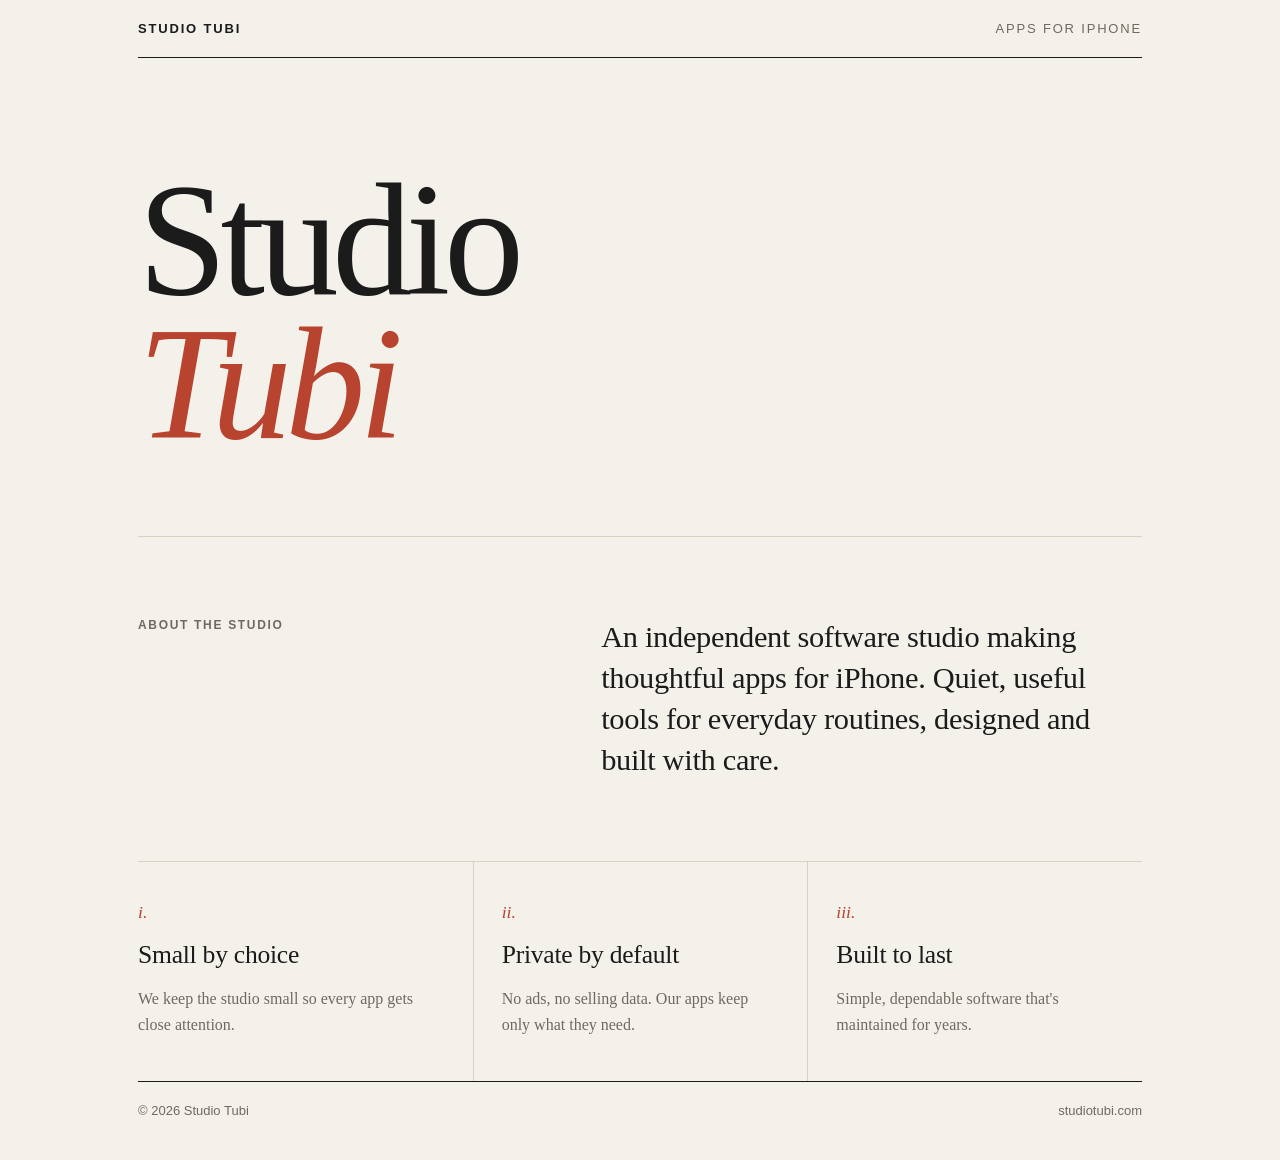
==== index.html @ f0465f9f "Studio Tubi company website Co-Authored-By: Claude Opus 5.5 <noreply@anthropic.com>" ====
<!doctype html>
<html lang="en">
<head>
  <meta charset="utf-8">
  <meta name="viewport" content="width=device-width, initial-scale=1">
  <title>Studio Tubi</title>
  <meta name="description" content="Studio Tubi is an independent software studio making thoughtful apps for iPhone.">
  <link rel="canonical" href="https://studiotubi.com/">
  <meta property="og:title" content="Studio Tubi">
  <meta property="og:description" content="An independent software studio making thoughtful apps for iPhone.">
  <meta property="og:url" content="https://studiotubi.com/">
  <link rel="icon" href="/favicon.svg" type="image/svg+xml">
  <link rel="stylesheet" href="/assets/style.css">
</head>
<body>
<div class="page">
  <header><span>Studio Tubi</span><span>Apps for iPhone</span></header>

  <main>
    <div class="masthead">
      <h1>Studio<br><i>Tubi</i></h1>
    </div>

    <div class="intro">
      <div class="label">About the studio</div>
      <p>An independent software studio making thoughtful apps for iPhone. Quiet, useful tools for everyday routines, designed and built with care.</p>
    </div>

    <div class="notes">
      <div class="note"><span class="n">i.</span><h2>Small by choice</h2><p>We keep the studio small so every app gets close attention.</p></div>
      <div class="note"><span class="n">ii.</span><h2>Private by default</h2><p>No ads, no selling data. Our apps keep only what they need.</p></div>
      <div class="note"><span class="n">iii.</span><h2>Built to last</h2><p>Simple, dependable software that's maintained for years.</p></div>
    </div>
  </main>

  <footer><span>© 2026 Studio Tubi</span><span>studiotubi.com</span></footer>
</div>
</body>
</html>
---- assets/style.css ----
/* Studio Tubi — one stylesheet for the whole site. */

:root {
  --paper: #F4F1EA;
  --ink: #1B1B1B;
  --soft: #6E6A62;
  --rule: #D8D2C4;
  --red: #B8432F;

  --serif: "New York", ui-serif, "Iowan Old Style", "Palatino Linotype", Palatino, Georgia, serif;
  --sans: -apple-system, BlinkMacSystemFont, "Segoe UI", Roboto, Helvetica, Arial, sans-serif;
  color-scheme: light dark;
}

@media (prefers-color-scheme: dark) {
  :root {
    --paper: #161513;
    --ink: #EDE8DE;
    --soft: #9C968A;
    --rule: #2E2B26;
    --red: #D9644E;
  }
}

* { box-sizing: border-box; }

html { -webkit-text-size-adjust: 100%; }

body {
  margin: 0;
  background: var(--paper);
  color: var(--ink);
  font: 18px/1.6 var(--serif);
  -webkit-font-smoothing: antialiased;
}

a { color: inherit; text-underline-offset: 3px; }

.page { max-width: 1100px; margin: 0 auto; padding: 0 clamp(16px, 5vw, 48px); }

header {
  display: flex; justify-content: space-between; align-items: baseline; gap: 16px;
  padding: 22px 0; border-bottom: 1px solid var(--ink);
  font: 600 13px/1 var(--sans); letter-spacing: .14em; text-transform: uppercase;
}
header a { text-decoration: none; }
header span:last-child { color: var(--soft); font-weight: 500; }

.masthead { padding: clamp(48px, 9vw, 110px) 0 clamp(40px, 7vw, 80px); border-bottom: 1px solid var(--rule); }
.masthead h1 { font-weight: 400; font-size: clamp(3.4rem, 13vw, 10rem); line-height: .9; letter-spacing: -0.04em; margin: 0; }
.masthead h1 i { color: var(--red); }

.intro {
  display: grid; grid-template-columns: 1fr 1.4fr; gap: clamp(24px, 6vw, 80px);
  padding: clamp(40px, 7vw, 80px) 0; border-bottom: 1px solid var(--rule);
}
.label { font: 600 12px/1.4 var(--sans); letter-spacing: .14em; text-transform: uppercase; color: var(--soft); }
.intro p { font-size: clamp(1.35rem, 2.8vw, 1.9rem); line-height: 1.35; margin: 0; letter-spacing: -0.01em; }

.notes { display: grid; grid-template-columns: repeat(3, 1fr); }
.note { padding: 36px 28px 44px 0; }
.note + .note { padding-left: 28px; border-left: 1px solid var(--rule); }
.note .n { font-style: italic; color: var(--red); font-size: 1.1rem; }
.note h2 { font-weight: 400; font-size: 1.6rem; margin: 8px 0 10px; letter-spacing: -0.01em; }
.note p { margin: 0; color: var(--soft); font-size: 1rem; }

footer {
  border-top: 1px solid var(--ink); padding: 20px 0 40px;
  display: flex; justify-content: space-between; gap: 16px;
  font: 500 13px/1.4 var(--sans); color: var(--soft);
}

@media (max-width: 760px) {
  .intro, .notes { grid-template-columns: 1fr; }
  .note, .note + .note { padding: 28px 0; border-left: 0; }
  .note + .note { border-top: 1px solid var(--rule); }
}
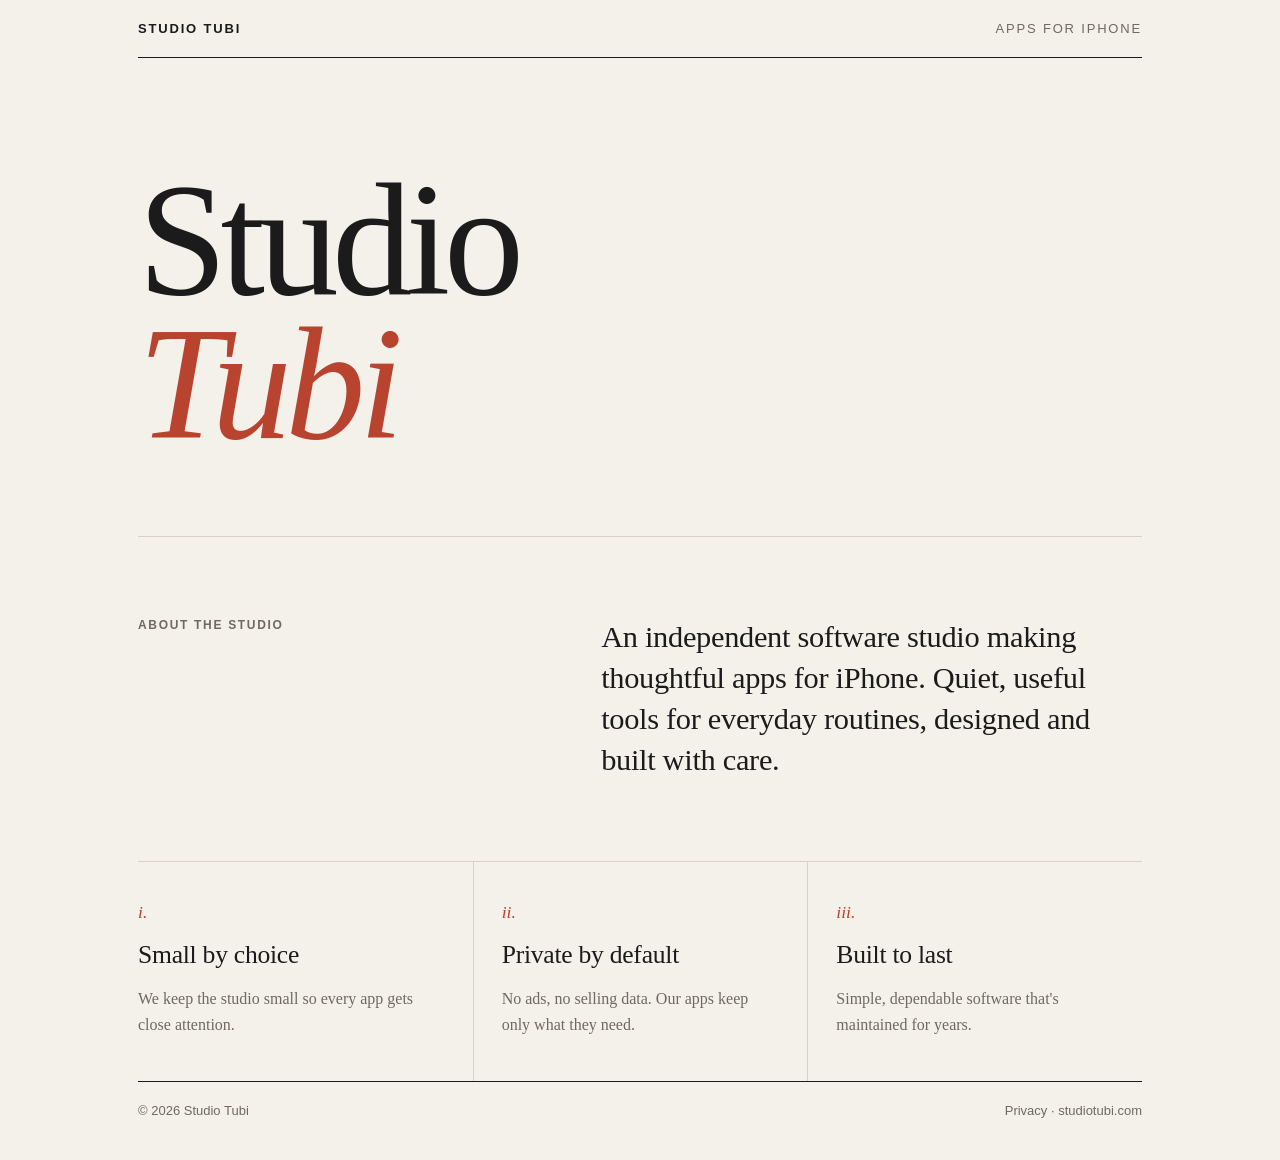
==== commit 74416ba0: "Add a privacy policy for Shelfie at /privacy Linked from the footer on every page and listed in the " ====
--- a/index.html
+++ b/index.html
@@ -33,7 +33,7 @@
     </div>
   </main>
 
-  <footer><span>© 2026 Studio Tubi</span><span>studiotubi.com</span></footer>
+  <footer><span>© 2026 Studio Tubi</span><span><a href="/privacy">Privacy</a> · studiotubi.com</span></footer>
 </div>
 </body>
 </html>
--- a/assets/style.css
+++ b/assets/style.css
@@ -64,11 +64,21 @@
 .note h2 { font-weight: 400; font-size: 1.6rem; margin: 8px 0 10px; letter-spacing: -0.01em; }
 .note p { margin: 0; color: var(--soft); font-size: 1rem; }
 
+.policy { max-width: 720px; padding: clamp(32px, 6vw, 64px) 0; }
+.policy section + section { margin-top: 40px; padding-top: 32px; border-top: 1px solid var(--rule); }
+.policy h2 { font-weight: 400; font-size: 1.6rem; margin: 0 0 12px; letter-spacing: -0.01em; }
+.policy p, .policy ul { margin: 0 0 12px; }
+.policy ul { padding-left: 1.2em; }
+.policy li + li { margin-top: 8px; }
+.policy b { font-weight: 600; }
+
 footer {
   border-top: 1px solid var(--ink); padding: 20px 0 40px;
   display: flex; justify-content: space-between; gap: 16px;
   font: 500 13px/1.4 var(--sans); color: var(--soft);
 }
+footer a { text-decoration: none; }
+footer a:hover { text-decoration: underline; }
 
 @media (max-width: 760px) {
   .intro, .notes { grid-template-columns: 1fr; }
